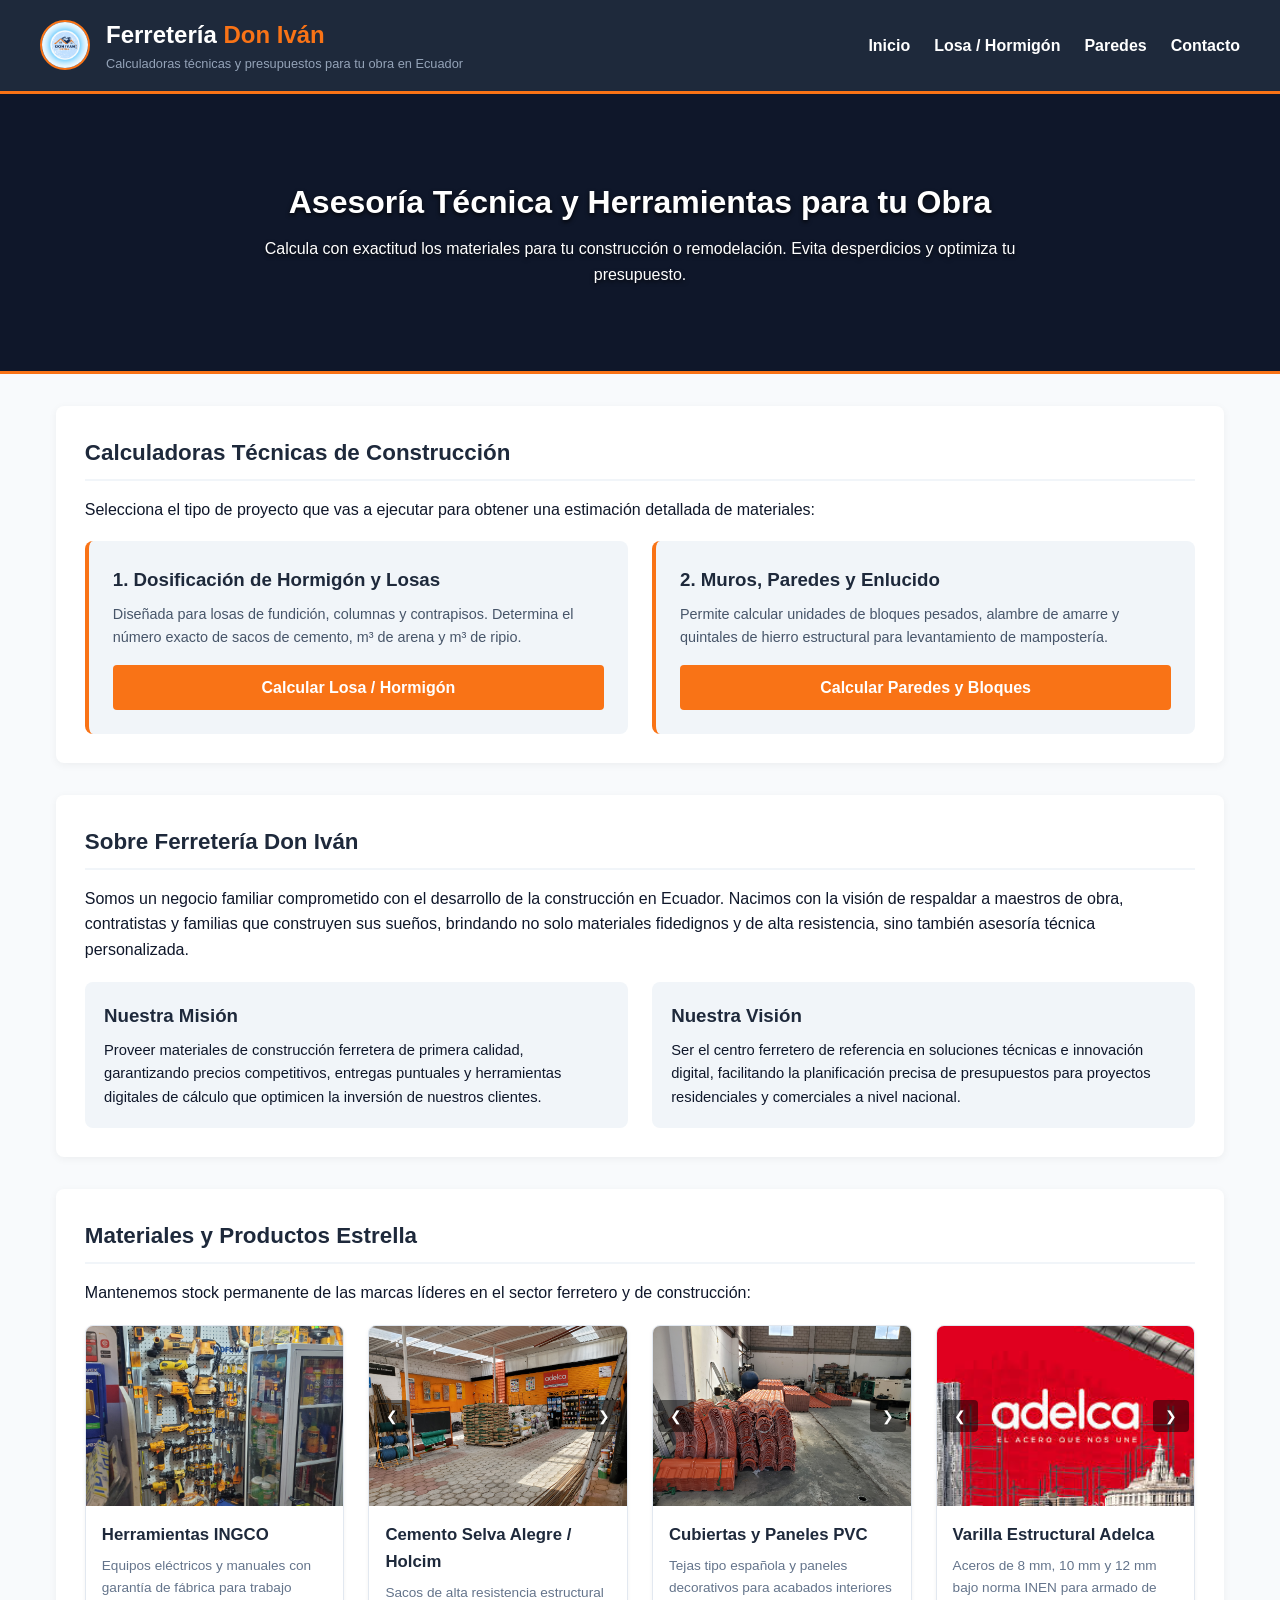
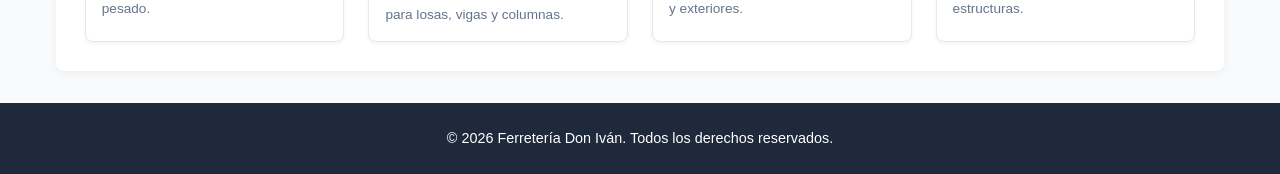
==== index.html @ 04607066 "feat: estructura inicial del proyecto calculadoras ferreteria" ====
<!doctype html>
<html lang="es">
  <head>
    <meta charset="UTF-8" />
    <meta name="viewport" content="width=device-width, initial-scale=1.0" />
    <title>
      Ferretería Don Iván | Soluciones y Calculadoras de Construcción
    </title>
    <link rel="stylesheet" href="styles.css" />
  </head>
  <body>
    <!-- ENCABEZADO -->
    <header>
      <div class="header-container">
        <div class="brand-box">
          <img
            src="IMAGENES/LOGO_FERRETERIA.png"
            alt="Ferretería Don Iván Logo"
            class="logo-img"
            onerror="this.src = 'IMAGENES/LOGO_FERRETERIA.jpg'"
          />
          <div class="brand-text">
            <h1>Ferretería <span>Don Iván</span></h1>
            <p>Calculadoras técnicas y presupuestos para tu obra en Ecuador</p>
          </div>
        </div>
        <nav>
          <a href="index.html">Inicio</a>
          <a href="cemento.html">Losa / Hormigón</a>
          <a href="bloques.html">Paredes</a>
          <a href="contacto.html">Contacto</a>
        </nav>
      </div>
    </header>

    <!-- BANNER HERO CON VIDEO CENTRADO Y CORTADO EN EL MINUTO 1:30 (90 SEGUNDOS) -->
    <section class="hero-video-wrapper">
      <iframe
        src="https://www.youtube.com/embed/GFyRT0LPUS4?autoplay=1&mute=1&loop=1&playlist=GFyRT0LPUS4&controls=0&showinfo=0&autohide=1&modestbranding=1&rel=0&start=3&end=90"
        title="Ferretería Don Iván - Herramientas INGCO Ecuador"
        frameborder="0"
        allow="autoplay; encrypted-media"
      >
      </iframe>
      <div class="hero-overlay-content">
        <h2>Asesoría Técnica y Herramientas para tu Obra</h2>
        <p>
          Calcula con exactitud los materiales para tu construcción o
          remodelación. Evita desperdicios y optimiza tu presupuesto.
        </p>
      </div>
    </section>

    <!-- CONTENIDO PRINCIPAL -->
    <main class="container">
      <!-- SECCIÓN DE CALCULADORAS -->
      <section class="card">
        <h2>Calculadoras Técnicas de Construcción</h2>
        <p style="margin-bottom: 1.2rem">
          Selecciona el tipo de proyecto que vas a ejecutar para obtener una
          estimación detallada de materiales:
        </p>

        <div class="grid-2">
          <div class="calc-card">
            <div>
              <h3>1. Dosificación de Hormigón y Losas</h3>
              <p>
                Diseñada para losas de fundición, columnas y contrapisos.
                Determina el número exacto de sacos de cemento, m³ de arena y m³
                de ripio.
              </p>
            </div>
            <a href="cemento.html" class="btn-primary"
              >Calcular Losa / Hormigón</a
            >
          </div>

          <div class="calc-card">
            <div>
              <h3>2. Muros, Paredes y Enlucido</h3>
              <p>
                Permite calcular unidades de bloques pesados, alambre de amarre
                y quintales de hierro estructural para levantamiento de
                mampostería.
              </p>
            </div>
            <a href="bloques.html" class="btn-primary"
              >Calcular Paredes y Bloques</a
            >
          </div>
        </div>
      </section>

      <!-- SOBRE NOSOTROS -->
      <section class="card">
        <h2>Sobre Ferretería Don Iván</h2>
        <p style="margin-bottom: 1rem">
          Somos un negocio familiar comprometido con el desarrollo de la
          construcción en Ecuador. Nacimos con la visión de respaldar a maestros
          de obra, contratistas y familias que construyen sus sueños, brindando
          no solo materiales fidedignos y de alta resistencia, sino también
          asesoría técnica personalizada.
        </p>

        <div class="grid-2" style="margin-top: 1.2rem">
          <div class="info-box">
            <h3>Nuestra Misión</h3>
            <p>
              Proveer materiales de construcción ferretera de primera calidad,
              garantizando precios competitivos, entregas puntuales y
              herramientas digitales de cálculo que optimicen la inversión de
              nuestros clientes.
            </p>
          </div>
          <div class="info-box">
            <h3>Nuestra Visión</h3>
            <p>
              Ser el centro ferretero de referencia en soluciones técnicas e
              innovación digital, facilitando la planificación precisa de
              presupuestos para proyectos residenciales y comerciales a nivel
              nacional.
            </p>
          </div>
        </div>
      </section>

      <!-- PRODUCTOS Y MATERIALES ESTRELLA -->
      <section class="card">
        <h2>Materiales y Productos Estrella</h2>
        <p style="margin-bottom: 1.2rem">
          Mantenemos stock permanente de las marcas líderes en el sector
          ferretero y de construcción:
        </p>

        <div class="grid-4">
          <!-- HERRAMIENTAS INGCO -->
          <div class="product-card-gallery">
            <div class="carousel-container">
              <div class="carousel-slide" id="slide1">
                <img
                  src="IMAGENES/HERRAMIENTAS_INGCO_1.jpg"
                  alt="Exhibidor INGCO Ferretería Don Iván"
                  onerror="this.src = 'IMAGENES/HERRAMIENTAS_INGCO_1.jpeg'"
                />
              </div>
            </div>
            <div class="product-info-box">
              <h4>Herramientas INGCO</h4>
              <p>
                Equipos eléctricos y manuales con garantía de fábrica para
                trabajo pesado.
              </p>
            </div>
          </div>

          <!-- CEMENTO -->
          <div class="product-card-gallery">
            <div class="carousel-container">
              <div class="carousel-slide" id="slide2">
                <img
                  src="IMAGENES/CEMENTO_1.jpg"
                  alt="Bodega Cemento Selva Alegre Holcim"
                  onerror="this.src = 'IMAGENES/CEMENTO_1.jpeg'"
                />
                <img
                  src="IMAGENES/CEMENTO_2.jpg"
                  alt="Distribución Cemento en Camión"
                  onerror="this.src = 'IMAGENES/CEMENTO_2.jpeg'"
                />
              </div>
              <button
                class="carousel-btn prev"
                onclick="moveSlide('slide2', -1)"
              >
                &#10094;
              </button>
              <button
                class="carousel-btn next"
                onclick="moveSlide('slide2', 1)"
              >
                &#10095;
              </button>
            </div>
            <div class="product-info-box">
              <h4>Cemento Selva Alegre / Holcim</h4>
              <p>
                Sacos de alta resistencia estructural para losas, vigas y
                columnas.
              </p>
            </div>
          </div>

          <!-- TEJAS Y CUBIERTAS PVC -->
          <div class="product-card-gallery">
            <div class="carousel-container">
              <div class="carousel-slide" id="slide3">
                <img
                  src="IMAGENES/IMPORTACION_TEJA_1.jpg"
                  alt="Bodega Teja Española y PVC"
                  onerror="this.src = 'IMAGENES/IMPORTACION_TEJA_1.jpeg'"
                />
                <img
                  src="IMAGENES/IMPORTACION_TEJA_2.jpg"
                  alt="Descarga Tejas PVC Container"
                  onerror="this.src = 'IMAGENES/IMPORTACION_TEJA_2.jpeg'"
                />
              </div>
              <button
                class="carousel-btn prev"
                onclick="moveSlide('slide3', -1)"
              >
                &#10094;
              </button>
              <button
                class="carousel-btn next"
                onclick="moveSlide('slide3', 1)"
              >
                &#10095;
              </button>
            </div>
            <div class="product-info-box">
              <h4>Cubiertas y Paneles PVC</h4>
              <p>
                Tejas tipo española y paneles decorativos para acabados
                interiores y exteriores.
              </p>
            </div>
          </div>

          <!-- VARILLA ESTRUCTURAL -->
          <div class="product-card-gallery">
            <div class="carousel-container">
              <div class="carousel-slide" id="slide4">
                <img
                  src="IMAGENES/VARILLA_3.jpeg"
                  alt="Adelca Distribuidor Autorizado"
                  onerror="this.src = 'IMAGENES/VARILLA_3.jpg'"
                />
                <img
                  src="IMAGENES/VARILLA_1.jpeg"
                  alt="Varilla Corrugada Hierro Estructural"
                  onerror="this.src = 'IMAGENES/VARILLA_1.jpg'"
                />
                <img
                  src="IMAGENES/VARILLA_2.jpeg"
                  alt="Stock Varilla de Hierro"
                  onerror="this.src = 'IMAGENES/VARILLA_2.jpg'"
                />
              </div>
              <button
                class="carousel-btn prev"
                onclick="moveSlide('slide4', -1)"
              >
                &#10094;
              </button>
              <button
                class="carousel-btn next"
                onclick="moveSlide('slide4', 1)"
              >
                &#10095;
              </button>
            </div>
            <div class="product-info-box">
              <h4>Varilla Estructural Adelca</h4>
              <p>
                Aceros de 8 mm, 10 mm y 12 mm bajo norma INEN para armado de
                estructuras.
              </p>
            </div>
          </div>
        </div>
      </section>
    </main>

    <footer>
      <p>&copy; 2026 Ferretería Don Iván. Todos los derechos reservados.</p>
    </footer>

    <!-- SCRIPT PARA CARRUSEL -->
    <script>
      const slideIndexes = { slide2: 0, slide3: 0, slide4: 0 };
      function moveSlide(slideId, direction) {
        const slideContainer = document.getElementById(slideId);
        const totalImages = slideContainer.children.length;
        slideIndexes[slideId] =
          (slideIndexes[slideId] + direction + totalImages) % totalImages;
        const offset = -slideIndexes[slideId] * 100;
        slideContainer.style.transform = `translateX(${offset}%)`;
      }
    </script>
  </body>
</html>
---- styles.css ----
:root {
  --azul-marino: #1e293b;
  --azul-claro: #f1f5f9;
  --naranja-ferretero: #f97316;
  --texto-oscuro: #0f172a;
  --blanco: #ffffff;
}

* {
  box-sizing: border-box;
  margin: 0;
  padding: 0;
  font-family: "Segoe UI", Tahoma, Geneva, Verdana, sans-serif;
}

body {
  background-color: #f8fafc;
  color: var(--texto-oscuro);
  line-height: 1.6;
}

/* ENCABEZADO */
header {
  background-color: var(--azul-marino);
  color: var(--blanco);
  padding: 1rem 2rem;
  border-bottom: 3px solid var(--naranja-ferretero);
}

.header-container {
  max-width: 1200px;
  margin: 0 auto;
  display: flex;
  justify-content: space-between;
  align-items: center;
  flex-wrap: wrap;
  gap: 1rem;
}

.brand-box {
  display: flex;
  align-items: center;
  gap: 1rem;
}

.logo-img {
  width: 50px;
  height: 50px;
  border-radius: 50%;
  object-fit: cover;
  background-color: white;
  border: 2px solid var(--naranja-ferretero);
}

.brand-text h1 {
  font-size: 1.5rem;
  font-weight: 700;
}

.brand-text h1 span {
  color: var(--naranja-ferretero);
}

.brand-text p {
  font-size: 0.8rem;
  color: #94a3b8;
}

nav {
  display: flex;
  gap: 1.5rem;
}

nav a {
  color: var(--blanco);
  text-decoration: none;
  font-weight: 600;
  transition: color 0.3s;
}

nav a:hover {
  color: var(--naranja-ferretero);
}

/* BANNER CON VIDEO IFRAME TOTALMENTE CENTRADO Y SIN BORDES */
.hero-video-wrapper {
  position: relative;
  width: 100%;
  height: 280px;
  overflow: hidden;
  background-color: #0f172a;
  border-bottom: 3px solid var(--naranja-ferretero);
}

.hero-video-wrapper iframe {
  position: absolute;
  top: 50%;
  left: 50%;
  width: 130vw;
  height: 73.125vw; /* Mantiene proporción 16:9 en relación al ancho de pantalla */
  min-width: 100%;
  min-height: 100%;
  transform: translate(-50%, -50%);
  pointer-events: none;
  opacity: 0.35;
}

.hero-overlay-content {
  position: relative;
  z-index: 2;
  max-width: 1200px;
  margin: 0 auto;
  height: 100%;
  display: flex;
  flex-direction: column;
  justify-content: center;
  align-items: center;
  text-align: center;
  padding: 0 1.5rem;
  color: var(--blanco);
  text-shadow: 0 2px 4px rgba(0, 0, 0, 0.8);
}

.hero-overlay-content h2 {
  font-size: 2rem;
  margin-bottom: 0.5rem;
}

.hero-overlay-content p {
  font-size: 1rem;
  max-width: 800px;
}

/* CONTENEDOR Y TARJETAS */
.container {
  max-width: 1200px;
  margin: 2rem auto;
  padding: 0 1rem;
}

.card {
  background-color: var(--blanco);
  padding: 1.8rem;
  border-radius: 8px;
  box-shadow: 0 2px 8px rgba(0, 0, 0, 0.05);
  margin-bottom: 2rem;
}

.card h2 {
  color: var(--azul-marino);
  font-size: 1.4rem;
  margin-bottom: 1rem;
  border-bottom: 2px solid var(--azul-claro);
  padding-bottom: 0.5rem;
}

/* GRIDS */
.grid-2 {
  display: grid;
  grid-template-columns: repeat(auto-fit, minmax(300px, 1fr));
  gap: 1.5rem;
}

.grid-4 {
  display: grid;
  grid-template-columns: repeat(auto-fit, minmax(220px, 1fr));
  gap: 1.5rem;
}

.calc-card {
  background-color: var(--azul-claro);
  padding: 1.5rem;
  border-radius: 8px;
  display: flex;
  flex-direction: column;
  justify-content: space-between;
  border-left: 4px solid var(--naranja-ferretero);
}

.calc-card h3 {
  color: var(--azul-marino);
  margin-bottom: 0.5rem;
}

.calc-card p {
  font-size: 0.9rem;
  color: #475569;
}

.info-box {
  background-color: var(--azul-claro);
  padding: 1.2rem;
  border-radius: 8px;
}

.info-box h3 {
  color: var(--azul-marino);
  margin-bottom: 0.5rem;
}

.info-box p {
  font-size: 0.92rem;
}

/* BOTONES NARANJA */
.btn-primary {
  display: inline-block;
  background-color: var(--naranja-ferretero);
  color: var(--blanco);
  padding: 0.6rem 1.2rem;
  border-radius: 4px;
  text-decoration: none;
  font-weight: 600;
  text-align: center;
  margin-top: 1rem;
  transition: background-color 0.3s;
}

.btn-primary:hover {
  background-color: #ea580c;
}

/* GALERÍA DE PRODUCTOS CON CARRUSEL */
.product-card-gallery {
  background: var(--blanco);
  border: 1px solid #e2e8f0;
  border-radius: 8px;
  overflow: hidden;
  box-shadow: 0 2px 4px rgba(0, 0, 0, 0.05);
  display: flex;
  flex-direction: column;
}

.carousel-container {
  position: relative;
  width: 100%;
  height: 180px;
  overflow: hidden;
  background-color: #000;
}

.carousel-slide {
  display: flex;
  width: 100%;
  height: 100%;
  transition: transform 0.4s ease-in-out;
}

.carousel-slide img {
  width: 100%;
  height: 100%;
  object-fit: cover;
  flex-shrink: 0;
}

.carousel-btn {
  position: absolute;
  top: 50%;
  transform: translateY(-50%);
  background-color: rgba(0, 0, 0, 0.5);
  color: white;
  border: none;
  padding: 8px 12px;
  cursor: pointer;
  border-radius: 4px;
  font-size: 14px;
  z-index: 2;
  transition: background-color 0.2s;
}

.carousel-btn:hover {
  background-color: rgba(249, 115, 22, 0.9);
}

.carousel-btn.prev {
  left: 5px;
}
.carousel-btn.next {
  right: 5px;
}

.product-info-box {
  padding: 1rem;
}

.product-info-box h4 {
  color: var(--azul-marino);
  font-size: 1.05rem;
  margin-bottom: 0.4rem;
}

.product-info-box p {
  font-size: 0.85rem;
  color: #64748b;
}

/* PIE DE PÁGINA */
footer {
  text-align: center;
  padding: 1.5rem;
  background-color: var(--azul-marino);
  color: var(--blanco);
  font-size: 0.9rem;
  margin-top: 2rem;
}

/* ESTILOS PARA FORMULARIOS Y CALCULADORAS */
.form-group {
  margin-bottom: 1.2rem;
  display: flex;
  flex-direction: column;
  gap: 0.4rem;
}

.form-group label {
  font-weight: 600;
  font-size: 0.95rem;
  color: var(--azul-marino);
}

.form-group input,
.form-group select {
  padding: 0.75rem;
  border: 1px solid #cbd5e1;
  border-radius: 6px;
  font-size: 1rem;
  background-color: #fff;
  transition:
    border-color 0.2s,
    box-shadow 0.2s;
}

.form-group input:focus,
.form-group select:focus {
  outline: none;
  border-color: var(--naranja-ferretero);
  box-shadow: 0 0 0 3px rgba(249, 115, 22, 0.2);
}
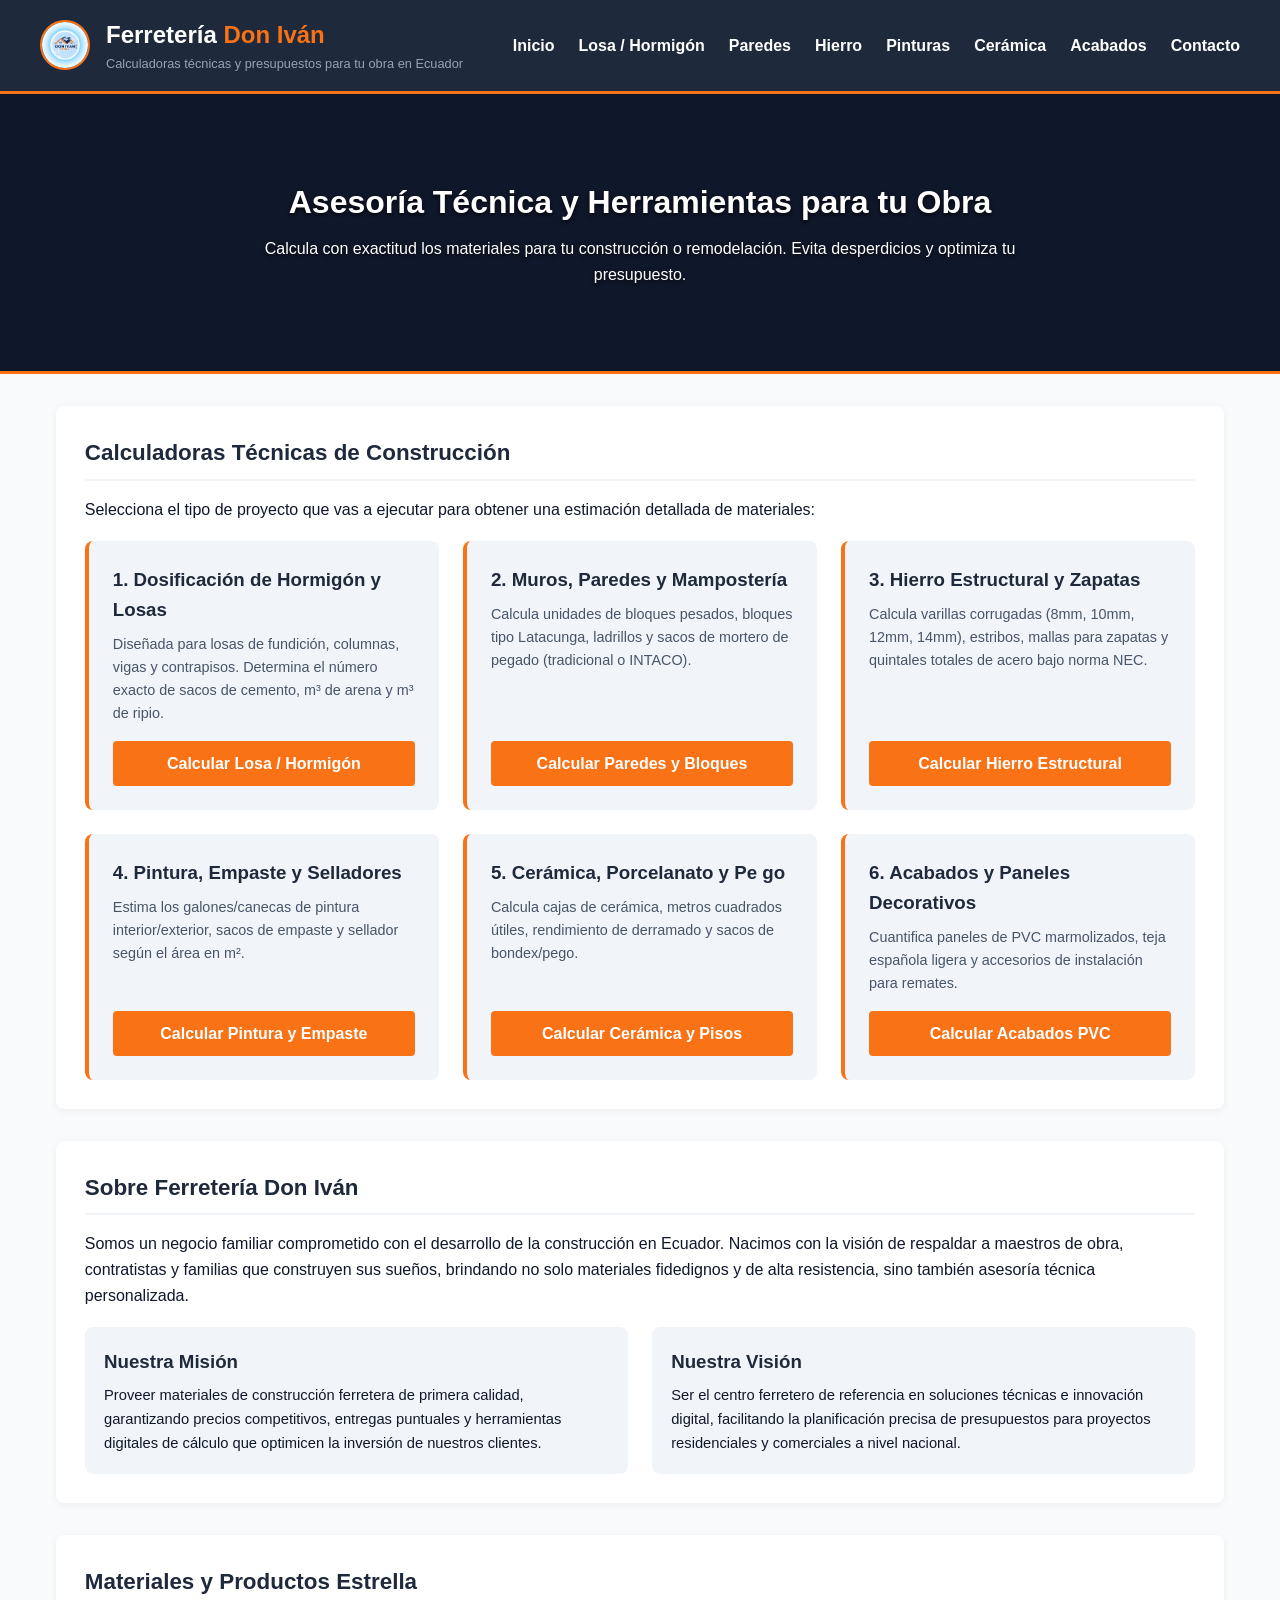
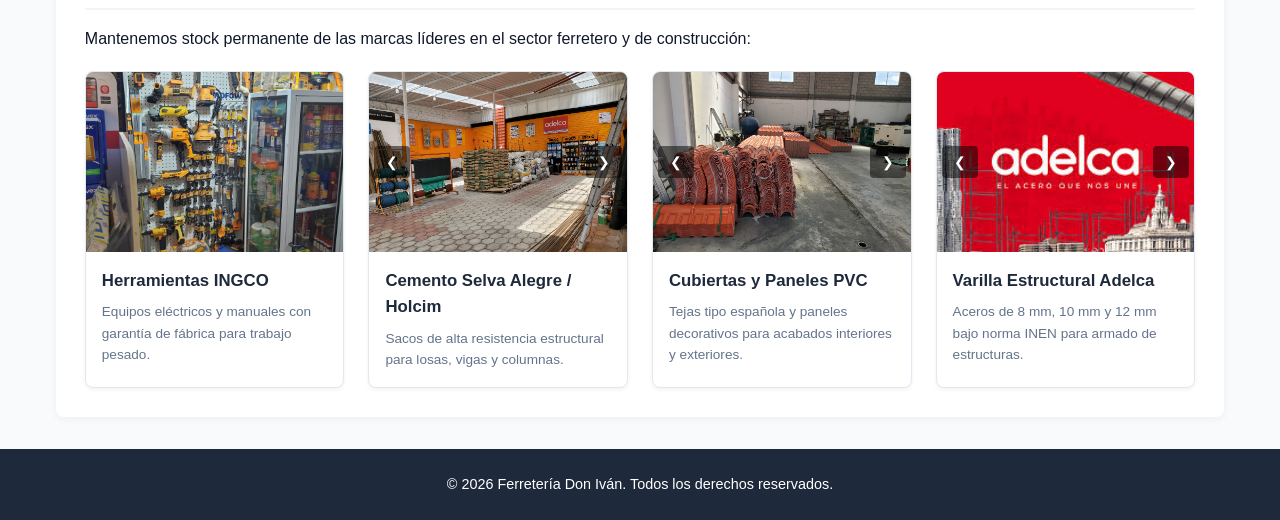
==== commit 9c4be2fa: "agrego selectores de conversiones internacionales" ====
--- a/index.html
+++ b/index.html
@@ -24,10 +24,15 @@
             <p>Calculadoras técnicas y presupuestos para tu obra en Ecuador</p>
           </div>
         </div>
+        <!-- NAVEGACIÓN COMPLETA INTEGRADA -->
         <nav>
-          <a href="index.html">Inicio</a>
+          <a href="index.html" class="active">Inicio</a>
           <a href="cemento.html">Losa / Hormigón</a>
           <a href="bloques.html">Paredes</a>
+          <a href="hierro.html">Hierro</a>
+          <a href="pinturas.html">Pinturas</a>
+          <a href="ceramica.html">Cerámica</a>
+          <a href="acabados.html">Acabados</a>
           <a href="contacto.html">Contacto</a>
         </nav>
       </div>
@@ -53,7 +58,7 @@
 
     <!-- CONTENIDO PRINCIPAL -->
     <main class="container">
-      <!-- SECCIÓN DE CALCULADORAS -->
+      <!-- SECCIÓN DE CALCULADORAS (TODAS LAS OPCIONES INTEGRADAS) -->
       <section class="card">
         <h2>Calculadoras Técnicas de Construcción</h2>
         <p style="margin-bottom: 1.2rem">
@@ -62,11 +67,12 @@
         </p>
 
         <div class="grid-2">
+          <!-- 1. HORMIGÓN -->
           <div class="calc-card">
             <div>
               <h3>1. Dosificación de Hormigón y Losas</h3>
               <p>
-                Diseñada para losas de fundición, columnas y contrapisos.
+                Diseñada para losas de fundición, columnas, vigas y contrapisos.
                 Determina el número exacto de sacos de cemento, m³ de arena y m³
                 de ripio.
               </p>
@@ -76,17 +82,73 @@
             >
           </div>
 
-          <div class="calc-card">
-            <div>
-              <h3>2. Muros, Paredes y Enlucido</h3>
-              <p>
-                Permite calcular unidades de bloques pesados, alambre de amarre
-                y quintales de hierro estructural para levantamiento de
-                mampostería.
+          <!-- 2. PAREDES -->
+          <div class="calc-card">
+            <div>
+              <h3>2. Muros, Paredes y Mampostería</h3>
+              <p>
+                Calcula unidades de bloques pesados, bloques tipo Latacunga,
+                ladrillos y sacos de mortero de pegado (tradicional o INTACO).
               </p>
             </div>
             <a href="bloques.html" class="btn-primary"
               >Calcular Paredes y Bloques</a
+            >
+          </div>
+
+          <!-- 3. HIERRO ESTRUCTURAL -->
+          <div class="calc-card">
+            <div>
+              <h3>3. Hierro Estructural y Zapatas</h3>
+              <p>
+                Calcula varillas corrugadas (8mm, 10mm, 12mm, 14mm), estribos,
+                mallas para zapatas y quintales totales de acero bajo norma NEC.
+              </p>
+            </div>
+            <a href="hierro.html" class="btn-primary"
+              >Calcular Hierro Estructural</a
+            >
+          </div>
+
+          <!-- 4. PINTURAS Y EMPASTE -->
+          <div class="calc-card">
+            <div>
+              <h3>4. Pintura, Empaste y Selladores</h3>
+              <p>
+                Estima los galones/canecas de pintura interior/exterior, sacos
+                de empaste y sellador según el área en m².
+              </p>
+            </div>
+            <a href="pinturas.html" class="btn-primary"
+              >Calcular Pintura y Empaste</a
+            >
+          </div>
+
+          <!-- 5. CERÁMICA Y PORCELANATO -->
+          <div class="calc-card">
+            <div>
+              <h3>5. Cerámica, Porcelanato y Pe go</h3>
+              <p>
+                Calcula cajas de cerámica, metros cuadrados útiles, rendimiento
+                de derramado y sacos de bondex/pego.
+              </p>
+            </div>
+            <a href="ceramica.html" class="btn-primary"
+              >Calcular Cerámica y Pisos</a
+            >
+          </div>
+
+          <!-- 6. ACABADOS Y PANELES PVC -->
+          <div class="calc-card">
+            <div>
+              <h3>6. Acabados y Paneles Decorativos</h3>
+              <p>
+                Cuantifica paneles de PVC marmolizados, teja española ligera y
+                accesorios de instalación para remates.
+              </p>
+            </div>
+            <a href="acabados.html" class="btn-primary"
+              >Calcular Acabados PVC</a
             >
           </div>
         </div>
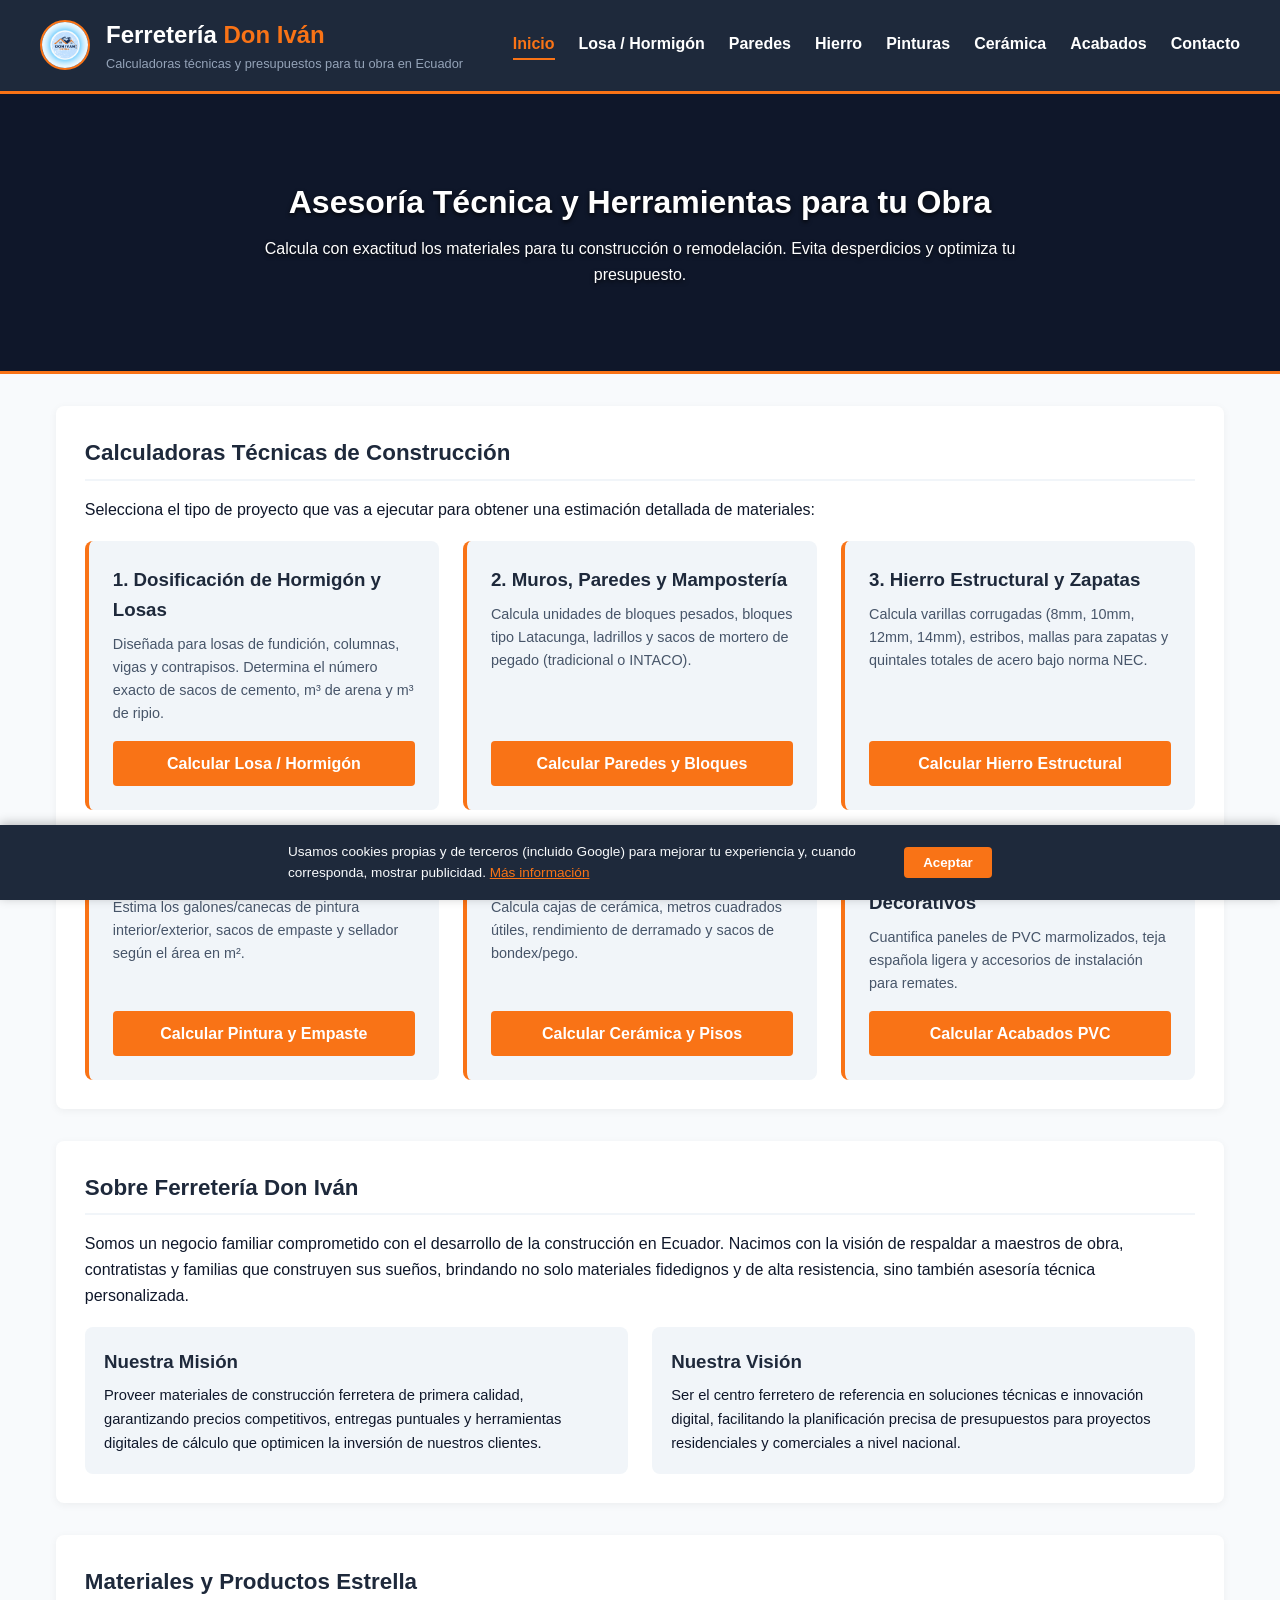
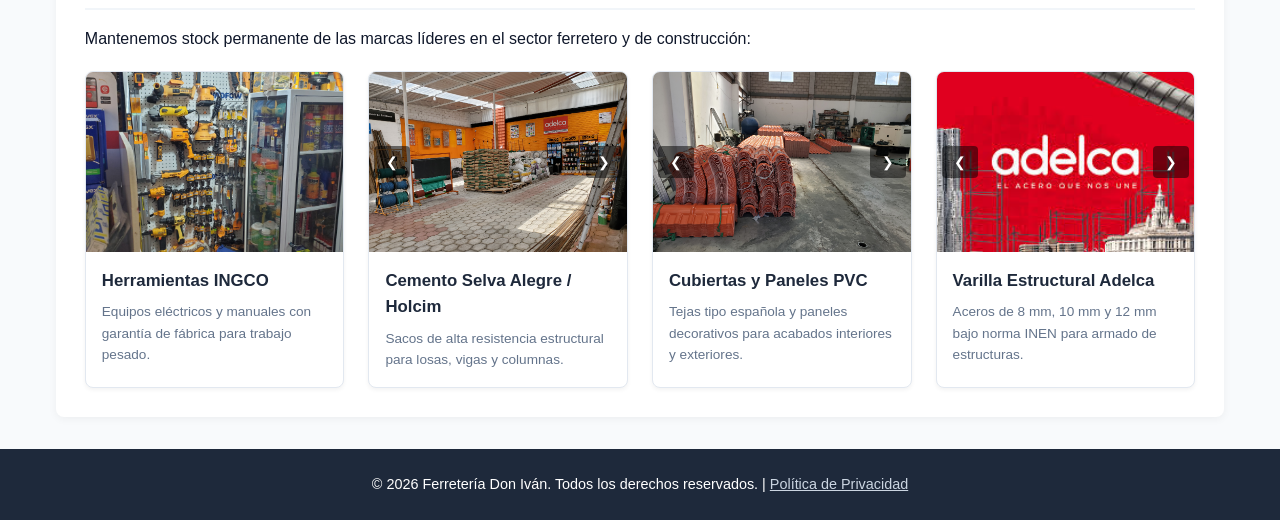
==== commit 113acbbb: "paginas actualizadas" ====
--- a/index.html
+++ b/index.html
@@ -336,7 +336,7 @@
     </main>
 
     <footer>
-      <p>&copy; 2026 Ferretería Don Iván. Todos los derechos reservados.</p>
+      <p>&copy; 2026 Ferretería Don Iván. Todos los derechos reservados. | <a href="privacidad.html" style="color: #cbd5e1">Política de Privacidad</a></p>
     </footer>
 
     <!-- SCRIPT PARA CARRUSEL -->
@@ -351,5 +351,7 @@
         slideContainer.style.transform = `translateX(${offset}%)`;
       }
     </script>
+
+    <script src="script.js"></script>
   </body>
 </html>
--- a/styles.css
+++ b/styles.css
@@ -80,6 +80,12 @@
 
 nav a:hover {
   color: var(--naranja-ferretero);
+}
+
+nav a.active {
+  color: var(--naranja-ferretero);
+  border-bottom: 2px solid var(--naranja-ferretero);
+  padding-bottom: 2px;
 }
 
 /* BANNER CON VIDEO IFRAME TOTALMENTE CENTRADO Y SIN BORDES */
@@ -336,3 +342,99 @@
   border-color: var(--naranja-ferretero);
   box-shadow: 0 0 0 3px rgba(249, 115, 22, 0.2);
 }
+
+/* =======================================================
+   RESPONSIVE / MÓVIL - aplica a TODAS las páginas por igual
+   ======================================================= */
+
+/* Tablet y móvil grande */
+@media (max-width: 768px) {
+  .header-container {
+    flex-direction: column;
+    text-align: center;
+    gap: 0.75rem;
+  }
+
+  .brand-box {
+    flex-direction: column;
+    text-align: center;
+    gap: 0.5rem;
+  }
+
+  nav {
+    flex-wrap: wrap;
+    justify-content: center;
+    gap: 0.6rem 1rem;
+    font-size: 0.85rem;
+  }
+
+  .hero-video-wrapper {
+    height: 180px;
+  }
+
+  .hero-overlay-content h2 {
+    font-size: 1.35rem;
+  }
+
+  .hero-overlay-content p {
+    font-size: 0.85rem;
+  }
+
+  .container {
+    padding: 0 0.85rem;
+  }
+
+  .card {
+    padding: 1.2rem;
+  }
+
+  .grid-2,
+  .grid-4 {
+    grid-template-columns: 1fr;
+  }
+
+  /* Tablas de dosificación con scroll horizontal en vez de desbordar */
+  table {
+    display: block;
+    overflow-x: auto;
+    white-space: nowrap;
+    -webkit-overflow-scrolling: touch;
+  }
+}
+
+/* Móvil pequeño */
+@media (max-width: 480px) {
+  .brand-text h1 {
+    font-size: 1.15rem;
+  }
+
+  .brand-text p {
+    font-size: 0.72rem;
+  }
+
+  .logo-img {
+    width: 42px;
+    height: 42px;
+  }
+
+  nav {
+    font-size: 0.78rem;
+    gap: 0.5rem 0.8rem;
+  }
+
+  .hero-video-wrapper {
+    height: 150px;
+  }
+
+  .hero-overlay-content h2 {
+    font-size: 1.1rem;
+  }
+
+  .card h2 {
+    font-size: 1.15rem;
+  }
+
+  .btn-primary {
+    width: 100%;
+  }
+}
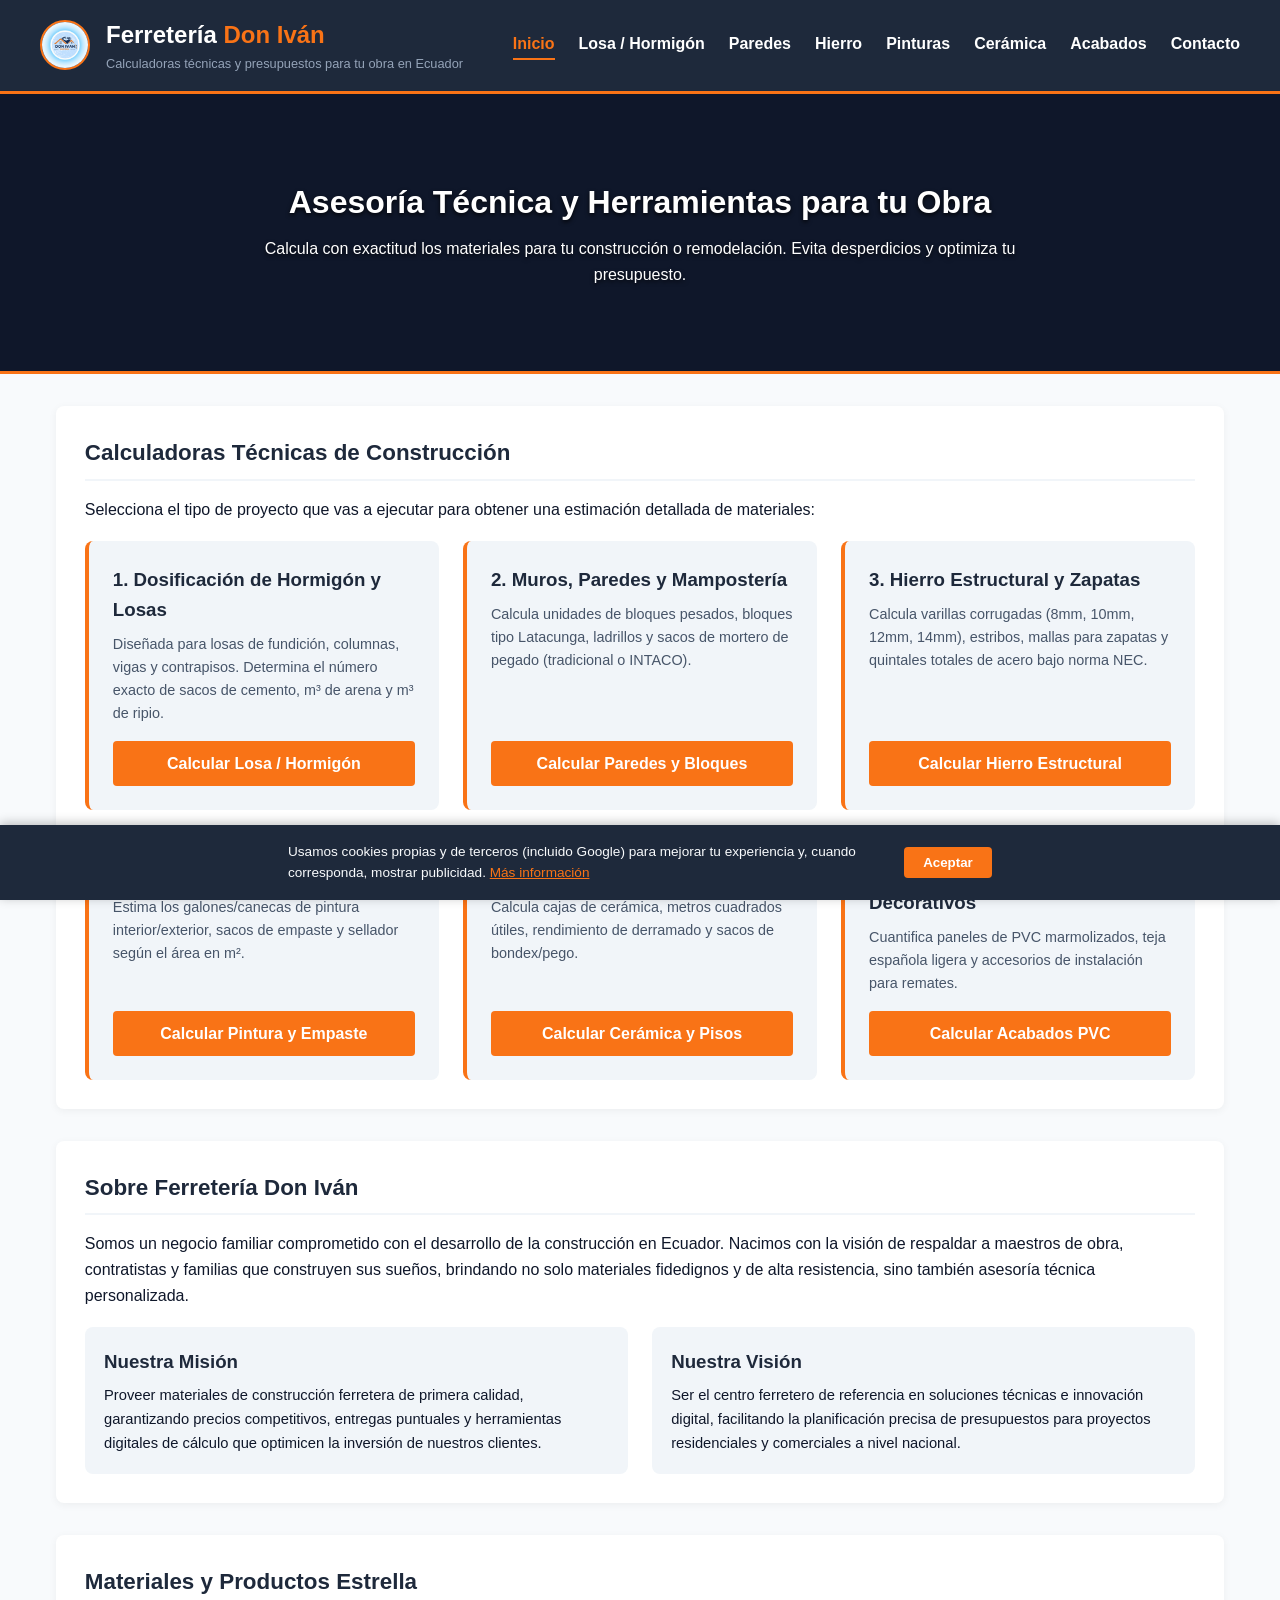
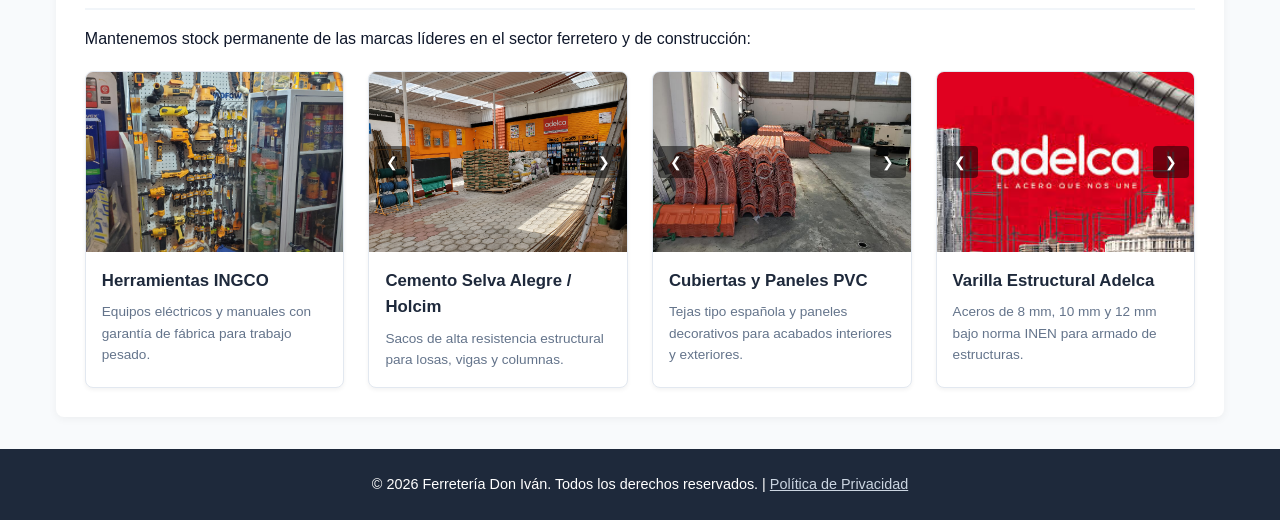
==== commit 18feeb32: "imagenes compremidas y pagina responsive" ====
--- a/index.html
+++ b/index.html
@@ -6,6 +6,9 @@
     <title>
       Ferretería Don Iván | Soluciones y Calculadoras de Construcción
     </title>
+        <link rel="icon" type="image/x-icon" href="favicon.ico" />
+    <link rel="icon" type="image/png" sizes="32x32" href="favicon-32.png" />
+    <link rel="apple-touch-icon" href="apple-touch-icon.png" />
     <link rel="stylesheet" href="styles.css" />
   </head>
   <body>
@@ -203,6 +206,7 @@
                 <img
                   src="IMAGENES/HERRAMIENTAS_INGCO_1.jpg"
                   alt="Exhibidor INGCO Ferretería Don Iván"
+                  loading="lazy"
                   onerror="this.src = 'IMAGENES/HERRAMIENTAS_INGCO_1.jpeg'"
                 />
               </div>
@@ -223,11 +227,13 @@
                 <img
                   src="IMAGENES/CEMENTO_1.jpg"
                   alt="Bodega Cemento Selva Alegre Holcim"
+                  loading="lazy"
                   onerror="this.src = 'IMAGENES/CEMENTO_1.jpeg'"
                 />
                 <img
                   src="IMAGENES/CEMENTO_2.jpg"
                   alt="Distribución Cemento en Camión"
+                  loading="lazy"
                   onerror="this.src = 'IMAGENES/CEMENTO_2.jpeg'"
                 />
               </div>
@@ -260,11 +266,13 @@
                 <img
                   src="IMAGENES/IMPORTACION_TEJA_1.jpg"
                   alt="Bodega Teja Española y PVC"
+                  loading="lazy"
                   onerror="this.src = 'IMAGENES/IMPORTACION_TEJA_1.jpeg'"
                 />
                 <img
                   src="IMAGENES/IMPORTACION_TEJA_2.jpg"
                   alt="Descarga Tejas PVC Container"
+                  loading="lazy"
                   onerror="this.src = 'IMAGENES/IMPORTACION_TEJA_2.jpeg'"
                 />
               </div>
@@ -297,16 +305,19 @@
                 <img
                   src="IMAGENES/VARILLA_3.jpeg"
                   alt="Adelca Distribuidor Autorizado"
+                  loading="lazy"
                   onerror="this.src = 'IMAGENES/VARILLA_3.jpg'"
                 />
                 <img
                   src="IMAGENES/VARILLA_1.jpeg"
                   alt="Varilla Corrugada Hierro Estructural"
+                  loading="lazy"
                   onerror="this.src = 'IMAGENES/VARILLA_1.jpg'"
                 />
                 <img
                   src="IMAGENES/VARILLA_2.jpeg"
                   alt="Stock Varilla de Hierro"
+                  loading="lazy"
                   onerror="this.src = 'IMAGENES/VARILLA_2.jpg'"
                 />
               </div>
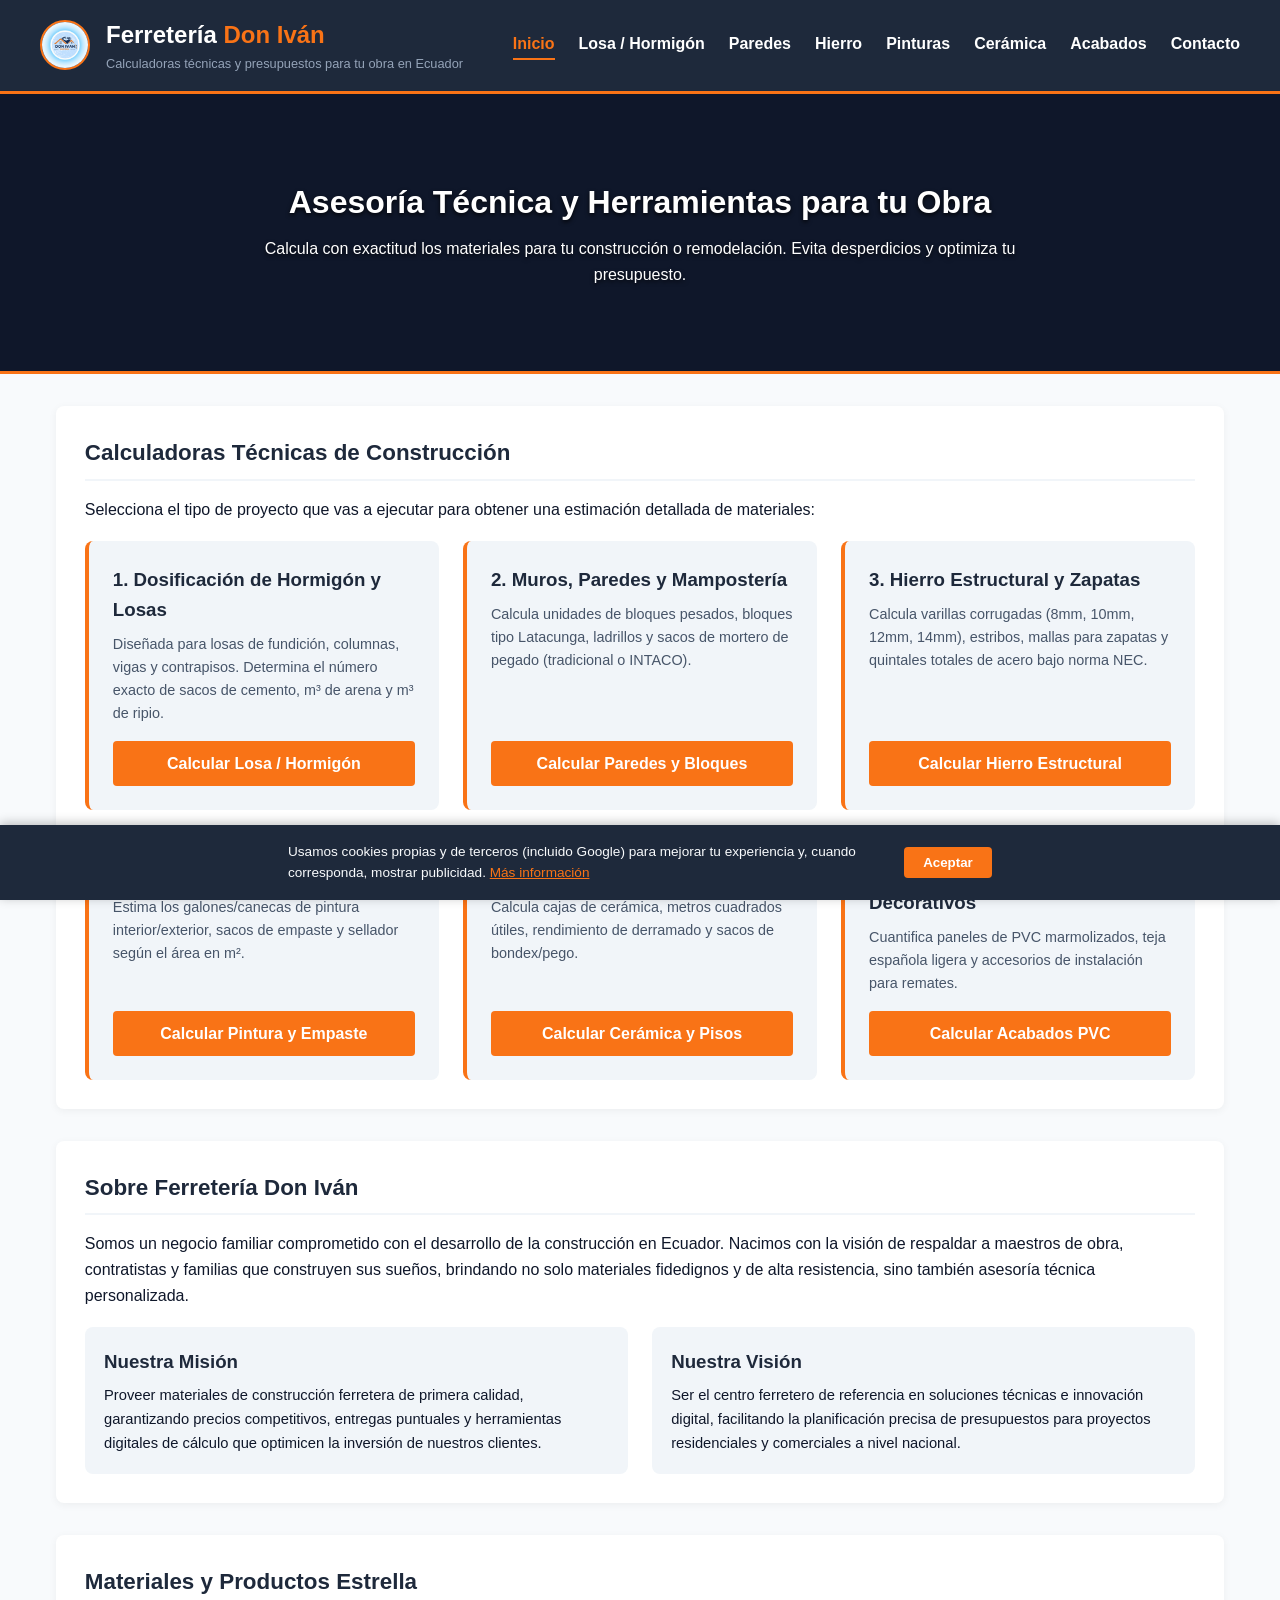
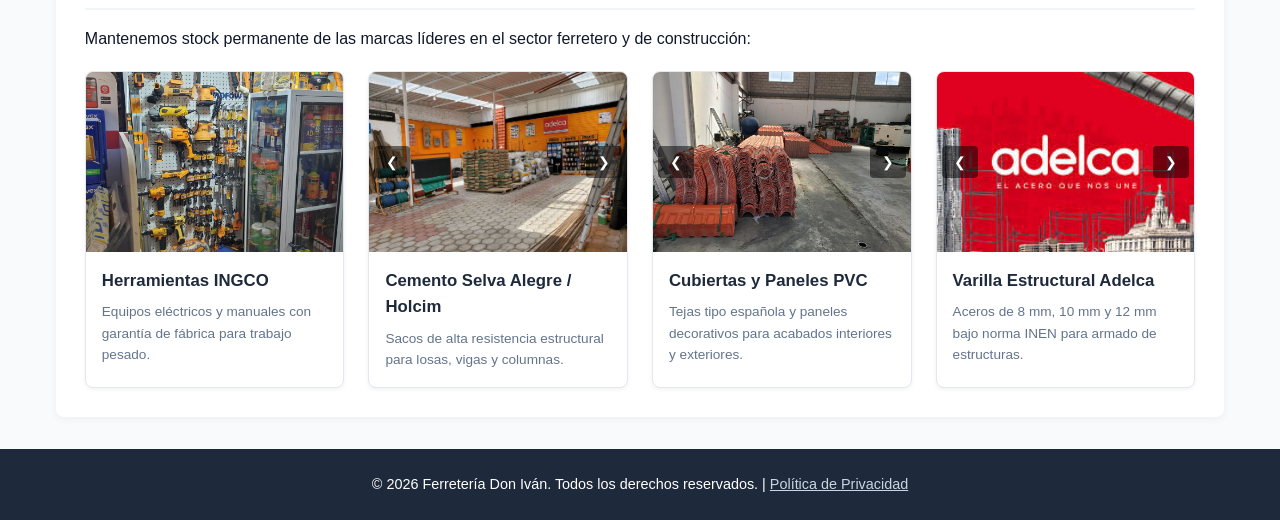
==== commit 0aec8926: "favicon y paginas actualizadas" ====
--- a/index.html
+++ b/index.html
@@ -6,9 +6,10 @@
     <title>
       Ferretería Don Iván | Soluciones y Calculadoras de Construcción
     </title>
-        <link rel="icon" type="image/x-icon" href="favicon.ico" />
-    <link rel="icon" type="image/png" sizes="32x32" href="favicon-32.png" />
-    <link rel="apple-touch-icon" href="apple-touch-icon.png" />
+        <meta name="description" content="Calculadoras gratuitas de construcción en Ecuador: hormigón, bloques, hierro, pintura, cerámica y acabados. Ferretería Don Iván, Quito." />
+    <link rel="icon" type="image/x-icon" href="IMAGENES/favicon.ico" />
+    <link rel="icon" type="image/png" sizes="32x32" href="IMAGENES/favicon-32.png" />
+    <link rel="apple-touch-icon" href="IMAGENES/apple-touch-icon.png" />
     <link rel="stylesheet" href="styles.css" />
   </head>
   <body>
@@ -130,7 +131,7 @@
           <!-- 5. CERÁMICA Y PORCELANATO -->
           <div class="calc-card">
             <div>
-              <h3>5. Cerámica, Porcelanato y Pe go</h3>
+              <h3>5. Cerámica, Porcelanato y Pego</h3>
               <p>
                 Calcula cajas de cerámica, metros cuadrados útiles, rendimiento
                 de derramado y sacos de bondex/pego.
@@ -238,13 +239,13 @@
                 />
               </div>
               <button
-                class="carousel-btn prev"
+                class="carousel-btn prev" aria-label="Imagen anterior"
                 onclick="moveSlide('slide2', -1)"
               >
                 &#10094;
               </button>
               <button
-                class="carousel-btn next"
+                class="carousel-btn next" aria-label="Imagen siguiente"
                 onclick="moveSlide('slide2', 1)"
               >
                 &#10095;
@@ -277,13 +278,13 @@
                 />
               </div>
               <button
-                class="carousel-btn prev"
+                class="carousel-btn prev" aria-label="Imagen anterior"
                 onclick="moveSlide('slide3', -1)"
               >
                 &#10094;
               </button>
               <button
-                class="carousel-btn next"
+                class="carousel-btn next" aria-label="Imagen siguiente"
                 onclick="moveSlide('slide3', 1)"
               >
                 &#10095;
@@ -322,13 +323,13 @@
                 />
               </div>
               <button
-                class="carousel-btn prev"
+                class="carousel-btn prev" aria-label="Imagen anterior"
                 onclick="moveSlide('slide4', -1)"
               >
                 &#10094;
               </button>
               <button
-                class="carousel-btn next"
+                class="carousel-btn next" aria-label="Imagen siguiente"
                 onclick="moveSlide('slide4', 1)"
               >
                 &#10095;
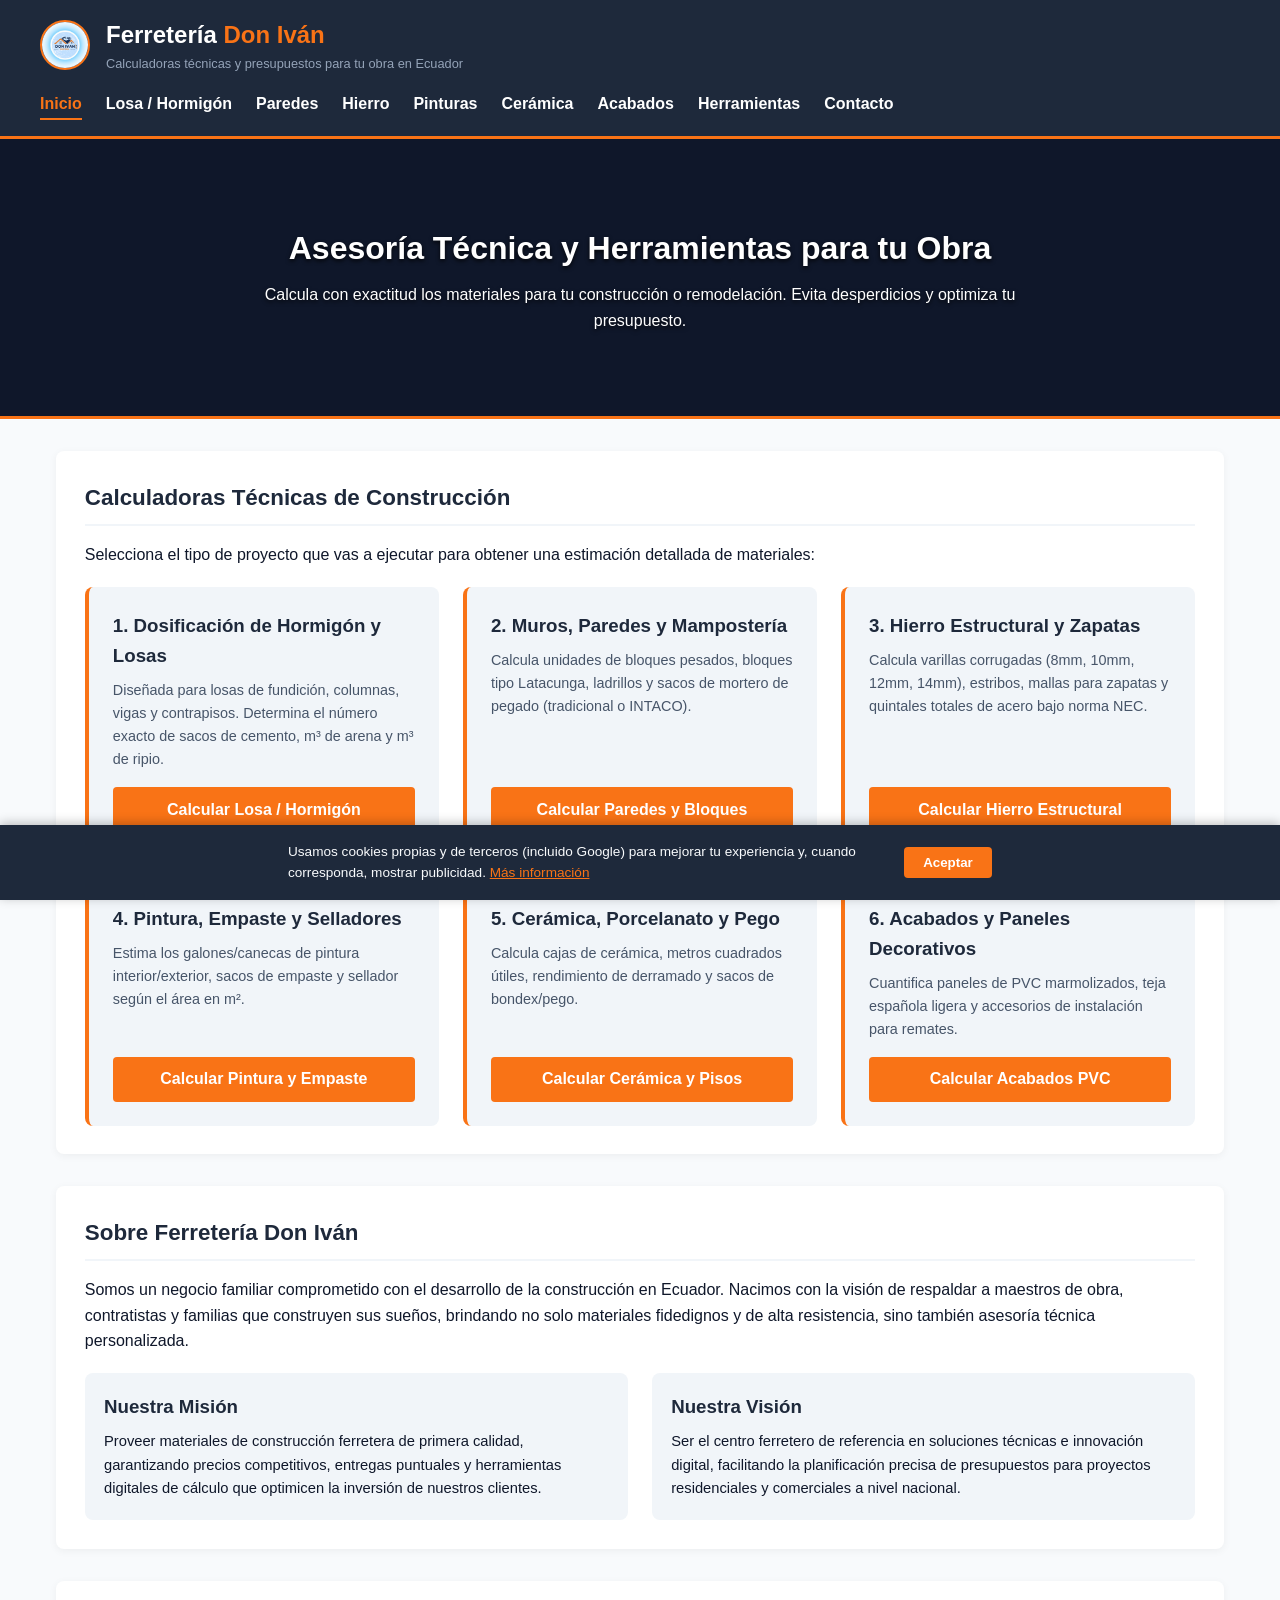
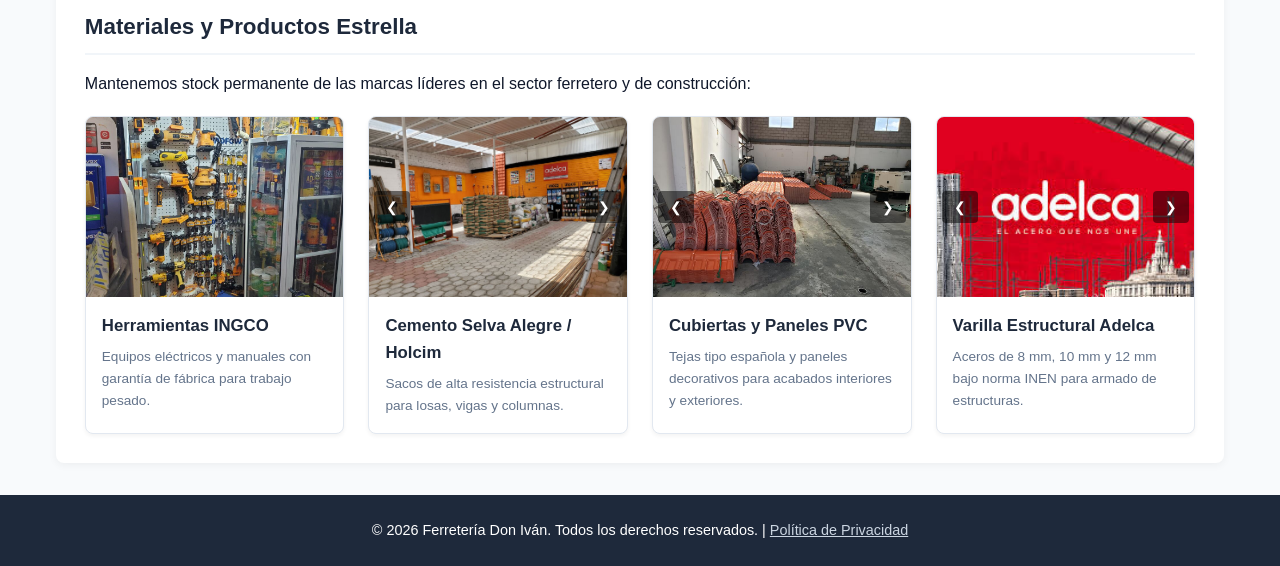
==== commit eb2f6245: "Agregar página de herramientas" ====
--- a/index.html
+++ b/index.html
@@ -6,9 +6,17 @@
     <title>
       Ferretería Don Iván | Soluciones y Calculadoras de Construcción
     </title>
-        <meta name="description" content="Calculadoras gratuitas de construcción en Ecuador: hormigón, bloques, hierro, pintura, cerámica y acabados. Ferretería Don Iván, Quito." />
+    <meta
+      name="description"
+      content="Calculadoras gratuitas de construcción en Ecuador: hormigón, bloques, hierro, pintura, cerámica y acabados. Ferretería Don Iván, Quito."
+    />
     <link rel="icon" type="image/x-icon" href="IMAGENES/favicon.ico" />
-    <link rel="icon" type="image/png" sizes="32x32" href="IMAGENES/favicon-32.png" />
+    <link
+      rel="icon"
+      type="image/png"
+      sizes="32x32"
+      href="IMAGENES/favicon-32.png"
+    />
     <link rel="apple-touch-icon" href="IMAGENES/apple-touch-icon.png" />
     <link rel="stylesheet" href="styles.css" />
   </head>
@@ -37,6 +45,7 @@
           <a href="pinturas.html">Pinturas</a>
           <a href="ceramica.html">Cerámica</a>
           <a href="acabados.html">Acabados</a>
+          <a href="herramientas.html">Herramientas</a>
           <a href="contacto.html">Contacto</a>
         </nav>
       </div>
@@ -239,13 +248,15 @@
                 />
               </div>
               <button
-                class="carousel-btn prev" aria-label="Imagen anterior"
+                class="carousel-btn prev"
+                aria-label="Imagen anterior"
                 onclick="moveSlide('slide2', -1)"
               >
                 &#10094;
               </button>
               <button
-                class="carousel-btn next" aria-label="Imagen siguiente"
+                class="carousel-btn next"
+                aria-label="Imagen siguiente"
                 onclick="moveSlide('slide2', 1)"
               >
                 &#10095;
@@ -278,13 +289,15 @@
                 />
               </div>
               <button
-                class="carousel-btn prev" aria-label="Imagen anterior"
+                class="carousel-btn prev"
+                aria-label="Imagen anterior"
                 onclick="moveSlide('slide3', -1)"
               >
                 &#10094;
               </button>
               <button
-                class="carousel-btn next" aria-label="Imagen siguiente"
+                class="carousel-btn next"
+                aria-label="Imagen siguiente"
                 onclick="moveSlide('slide3', 1)"
               >
                 &#10095;
@@ -323,13 +336,15 @@
                 />
               </div>
               <button
-                class="carousel-btn prev" aria-label="Imagen anterior"
+                class="carousel-btn prev"
+                aria-label="Imagen anterior"
                 onclick="moveSlide('slide4', -1)"
               >
                 &#10094;
               </button>
               <button
-                class="carousel-btn next" aria-label="Imagen siguiente"
+                class="carousel-btn next"
+                aria-label="Imagen siguiente"
                 onclick="moveSlide('slide4', 1)"
               >
                 &#10095;
@@ -348,7 +363,12 @@
     </main>
 
     <footer>
-      <p>&copy; 2026 Ferretería Don Iván. Todos los derechos reservados. | <a href="privacidad.html" style="color: #cbd5e1">Política de Privacidad</a></p>
+      <p>
+        &copy; 2026 Ferretería Don Iván. Todos los derechos reservados. |
+        <a href="privacidad.html" style="color: #cbd5e1"
+          >Política de Privacidad</a
+        >
+      </p>
     </footer>
 
     <!-- SCRIPT PARA CARRUSEL -->
--- a/styles.css
+++ b/styles.css
@@ -438,3 +438,16 @@
     width: 100%;
   }
 }
+
+/* Evita que tablas u otro contenido ensanchen la página en móvil */
+.grid-2 > * {
+  min-width: 0;
+}
+.card {
+  min-width: 0;
+}
+.card table {
+  display: block;
+  max-width: 100%;
+  overflow-x: auto;
+}
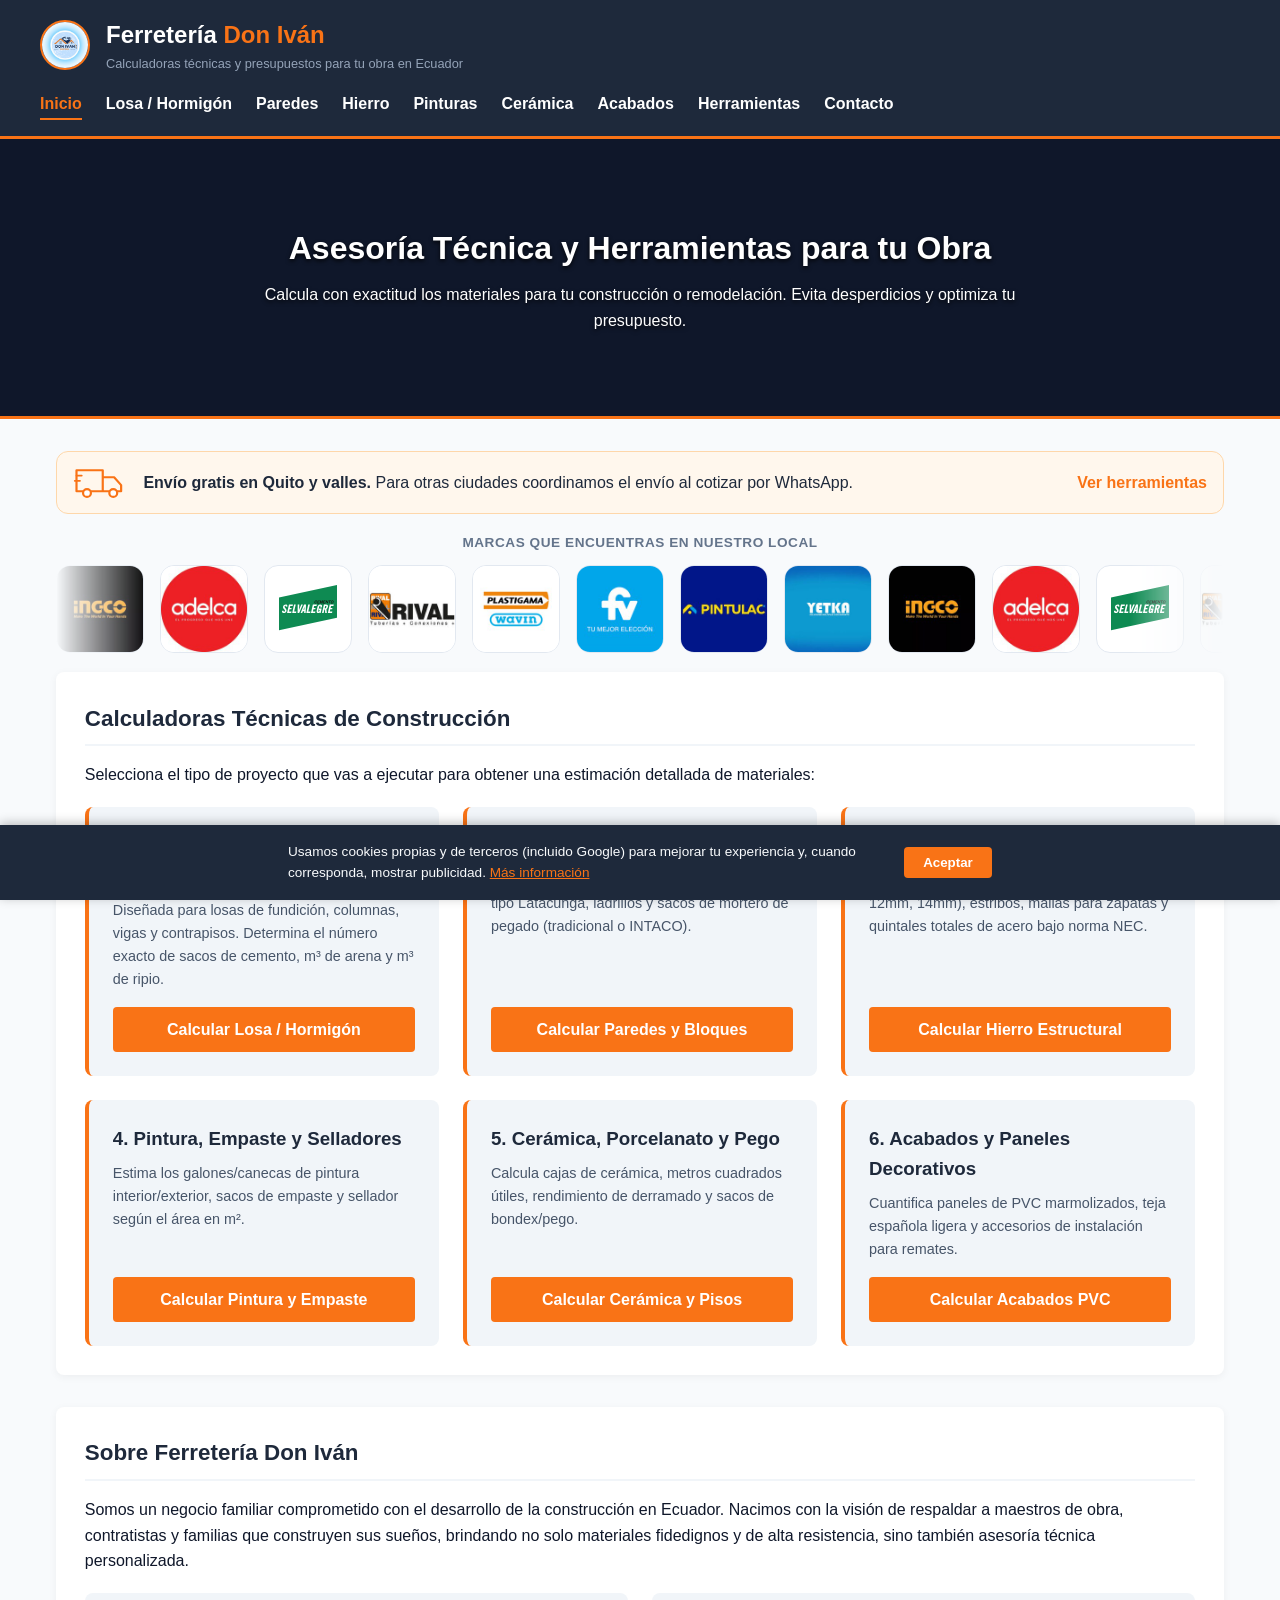
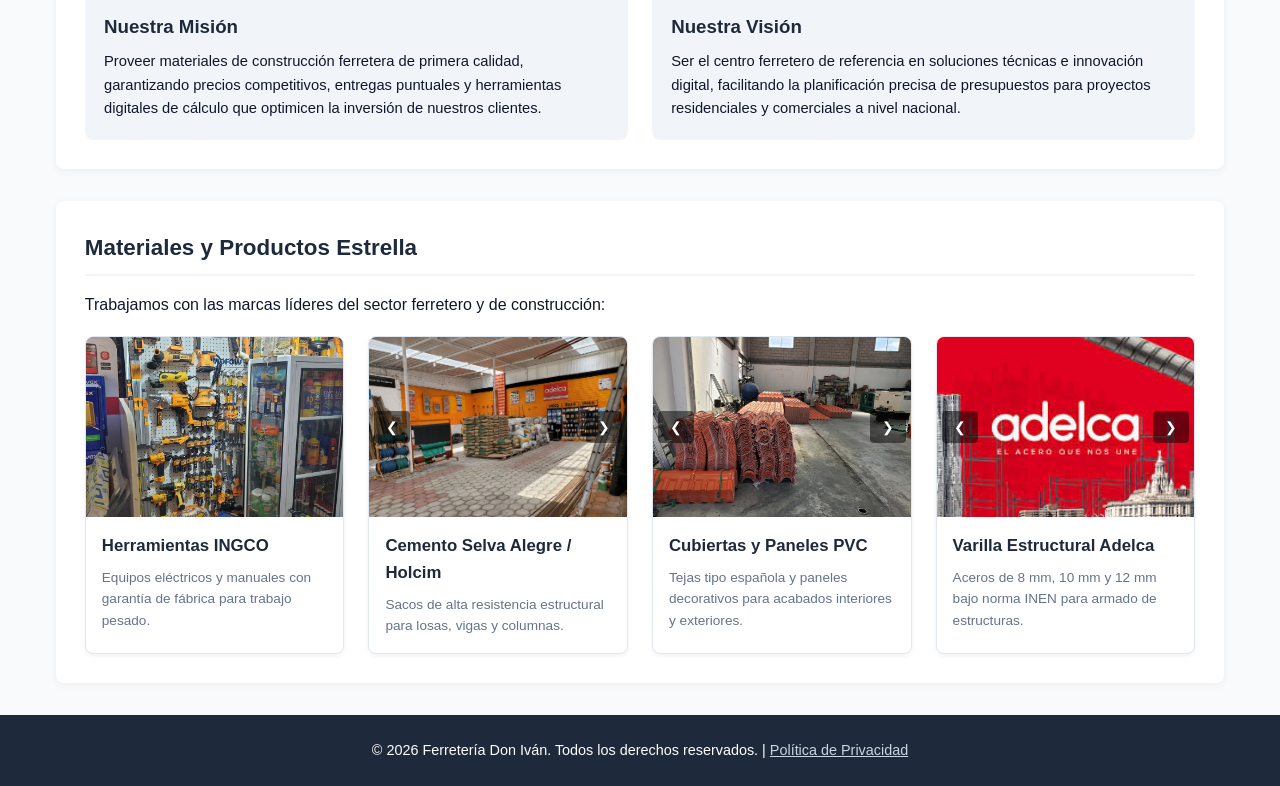
==== commit e6119168: "web actualizada" ====
--- a/index.html
+++ b/index.html
@@ -19,6 +19,47 @@
     />
     <link rel="apple-touch-icon" href="IMAGENES/apple-touch-icon.png" />
     <link rel="stylesheet" href="styles.css" />
+    <style>
+      .brands-strip { max-width: 100%; overflow: hidden; margin-bottom: 1.2rem; }
+      .ship-bar {
+        display: flex; align-items: center; gap: 0.9rem; flex-wrap: wrap;
+        background: #fff7ed; border: 1px solid #fed7aa; border-radius: 12px;
+        padding: 0.8rem 1rem; color: #1e293b;
+      }
+      .ship-icon { color: var(--naranja-ferretero, #f97316); flex: 0 0 auto; }
+      .ship-bar p { margin: 0; flex: 1 1 220px; line-height: 1.45; }
+      .ship-link { color: var(--naranja-ferretero, #f97316); font-weight: 700; text-decoration: none; white-space: nowrap; }
+      .brands-title {
+        text-align: center; margin: 1.1rem 0 0.7rem; font-size: 0.85rem; font-weight: 700;
+        letter-spacing: 0.04em; text-transform: uppercase; color: #64748b;
+      }
+      .brands-viewport {
+        overflow: hidden;
+        -webkit-mask-image: linear-gradient(90deg, transparent, #000 8%, #000 92%, transparent);
+        mask-image: linear-gradient(90deg, transparent, #000 8%, #000 92%, transparent);
+      }
+      .brands-track {
+        display: flex; width: max-content; list-style: none; margin: 0; padding: 0;
+        animation: brands-scroll 28s linear infinite;
+      }
+      .brands-track li { flex: 0 0 auto; margin-right: 1rem; }
+      .brands-track img {
+        display: block; width: 88px; height: 88px; border-radius: 14px;
+        border: 1px solid #e2e8f0; object-fit: cover; background: #fff;
+      }
+      .brands-track img.logo-svg { object-fit: contain; padding: 14px; }
+      .brands-viewport:hover .brands-track { animation-play-state: paused; }
+      @keyframes brands-scroll { to { transform: translateX(-50%); } }
+      @media (max-width: 600px) {
+        .brands-track img { width: 72px; height: 72px; border-radius: 12px; }
+      }
+      @media (prefers-reduced-motion: reduce) {
+        .brands-viewport { -webkit-mask-image: none; mask-image: none; }
+        .brands-track { animation: none; width: auto; flex-wrap: wrap; justify-content: center; gap: 0.8rem; }
+        .brands-track li { margin-right: 0; }
+        .brands-track li[aria-hidden="true"] { display: none; }
+      }
+    </style>
   </head>
   <body>
     <!-- ENCABEZADO -->
@@ -71,6 +112,39 @@
 
     <!-- CONTENIDO PRINCIPAL -->
     <main class="container">
+      <!-- ENVÍOS Y MARCAS -->
+      <section class="brands-strip" aria-label="Envíos y marcas">
+        <div class="ship-bar">
+          <svg class="ship-icon" viewBox="0 0 64 40" width="56" height="35" fill="none" stroke="currentColor" stroke-width="2.5" stroke-linecap="round" stroke-linejoin="round" aria-hidden="true"><path d="M4 6h30v24H4zM34 14h13l8 9v7H34z"/><circle cx="16" cy="32" r="4.5" fill="#fff"/><circle cx="46" cy="32" r="4.5" fill="#fff"/><path d="M10 12h-6M8 18H2" stroke-width="2"/></svg>
+          <p>
+            <strong>Envío gratis en Quito y valles.</strong>
+            Para otras ciudades coordinamos el envío al cotizar por WhatsApp.
+          </p>
+          <a href="herramientas.html" class="ship-link">Ver herramientas</a>
+        </div>
+        <p class="brands-title">Marcas que encuentras en nuestro local</p>
+        <div class="brands-viewport">
+          <ul class="brands-track">
+            <li><img src="IMAGENES/MARCA_INGCO.jpg" alt="Logo INGCO" width="88" height="88" loading="lazy" /></li>
+            <li><img src="IMAGENES/MARCA_ADELCA.jpg" alt="Logo Adelca" width="88" height="88" loading="lazy" /></li>
+            <li><img class="logo-svg" src="IMAGENES/MARCA_SELVALEGRE.svg" alt="Logo Selva Alegre" width="88" height="88" loading="lazy" /></li>
+            <li><img src="IMAGENES/MARCA_RIVAL.jpg" alt="Logo Rival" width="88" height="88" loading="lazy" /></li>
+            <li><img src="IMAGENES/MARCA_PLASTIGAMA.jpg" alt="Logo Plastigama y Wavin" width="88" height="88" loading="lazy" /></li>
+            <li><img src="IMAGENES/MARCA_FV.jpg" alt="Logo FV" width="88" height="88" loading="lazy" /></li>
+            <li><img src="IMAGENES/MARCA_PINTULAC.jpg" alt="Logo Pintulac" width="88" height="88" loading="lazy" /></li>
+            <li><img src="IMAGENES/MARCA_YETKA.jpg" alt="Logo Yetka" width="88" height="88" loading="lazy" /></li>
+            <li aria-hidden="true"><img src="IMAGENES/MARCA_INGCO.jpg" alt="" width="88" height="88" loading="lazy" /></li>
+            <li aria-hidden="true"><img src="IMAGENES/MARCA_ADELCA.jpg" alt="" width="88" height="88" loading="lazy" /></li>
+            <li aria-hidden="true"><img class="logo-svg" src="IMAGENES/MARCA_SELVALEGRE.svg" alt="" width="88" height="88" loading="lazy" /></li>
+            <li aria-hidden="true"><img src="IMAGENES/MARCA_RIVAL.jpg" alt="" width="88" height="88" loading="lazy" /></li>
+            <li aria-hidden="true"><img src="IMAGENES/MARCA_PLASTIGAMA.jpg" alt="" width="88" height="88" loading="lazy" /></li>
+            <li aria-hidden="true"><img src="IMAGENES/MARCA_FV.jpg" alt="" width="88" height="88" loading="lazy" /></li>
+            <li aria-hidden="true"><img src="IMAGENES/MARCA_PINTULAC.jpg" alt="" width="88" height="88" loading="lazy" /></li>
+            <li aria-hidden="true"><img src="IMAGENES/MARCA_YETKA.jpg" alt="" width="88" height="88" loading="lazy" /></li>
+          </ul>
+        </div>
+      </section>
+
       <!-- SECCIÓN DE CALCULADORAS (TODAS LAS OPCIONES INTEGRADAS) -->
       <section class="card">
         <h2>Calculadoras Técnicas de Construcción</h2>
@@ -204,8 +278,8 @@
       <section class="card">
         <h2>Materiales y Productos Estrella</h2>
         <p style="margin-bottom: 1.2rem">
-          Mantenemos stock permanente de las marcas líderes en el sector
-          ferretero y de construcción:
+          Trabajamos con las marcas líderes del sector ferretero y de
+          construcción:
         </p>
 
         <div class="grid-4">
